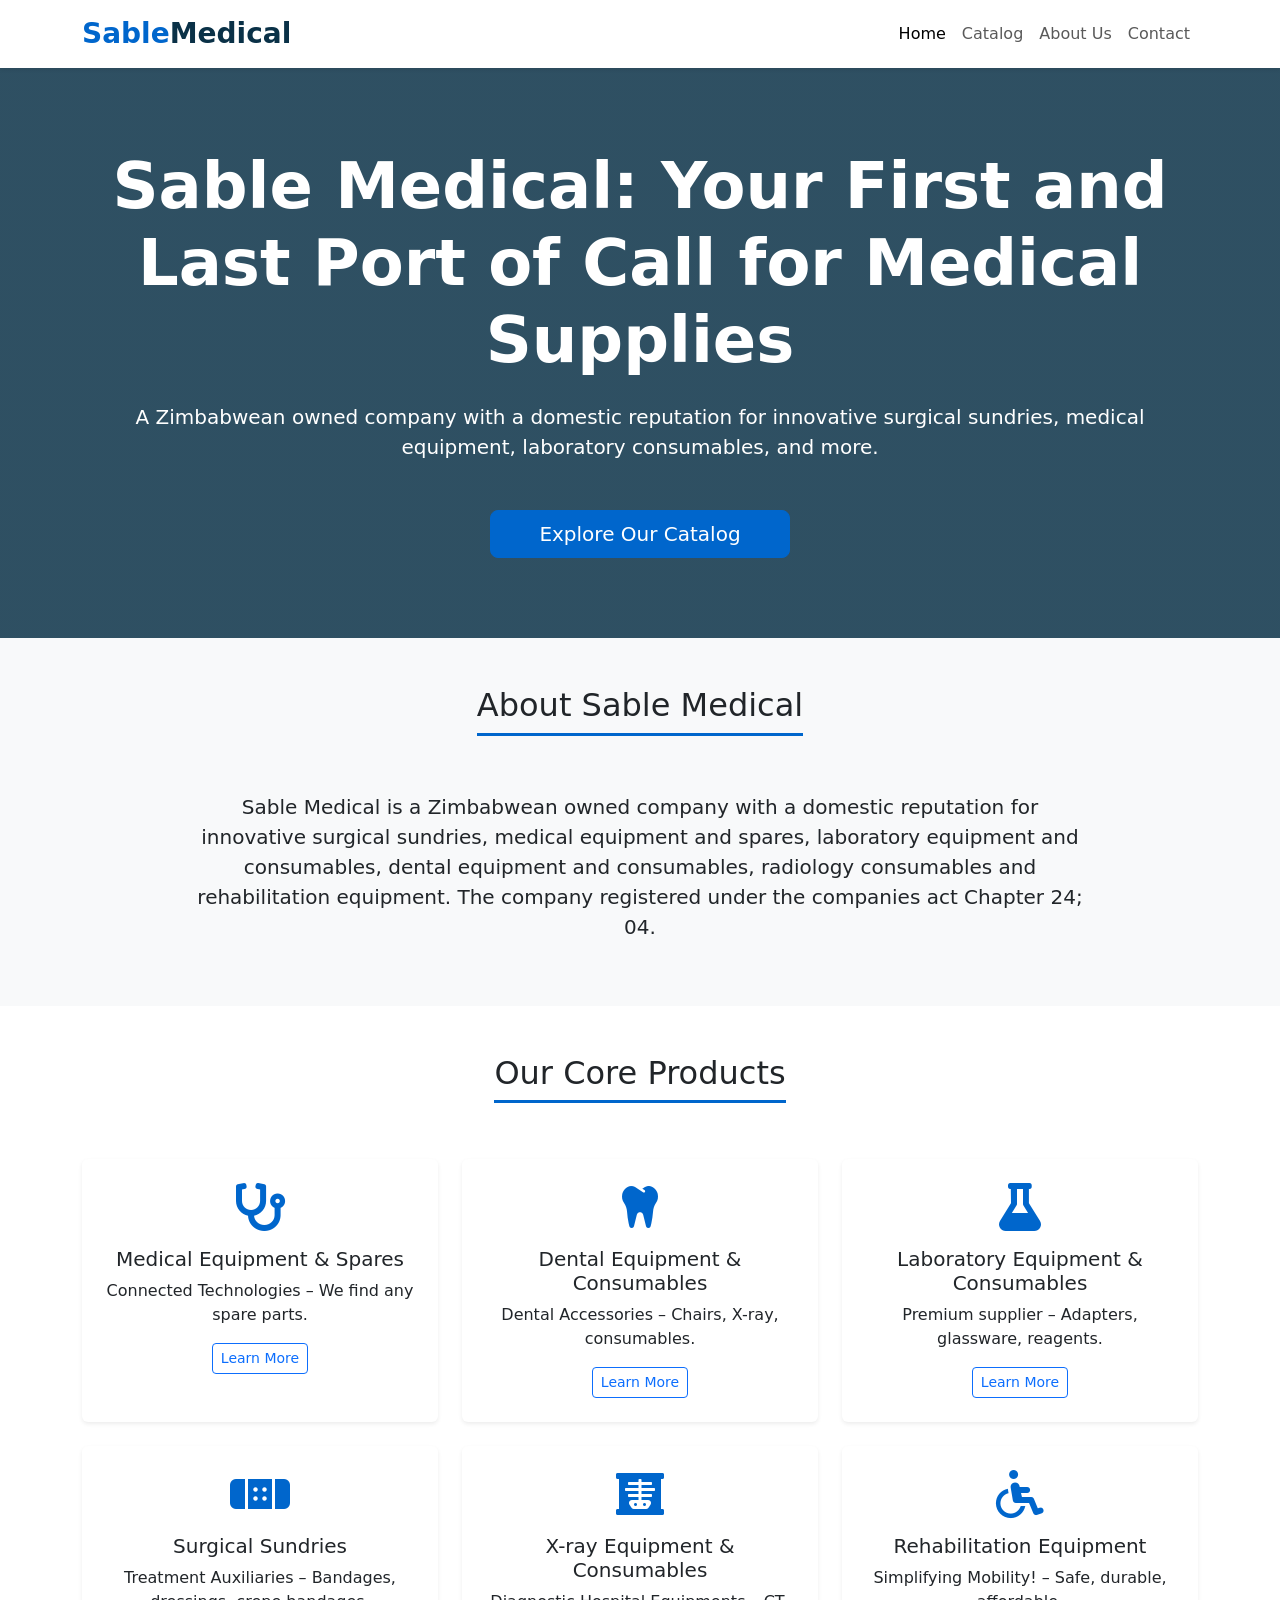
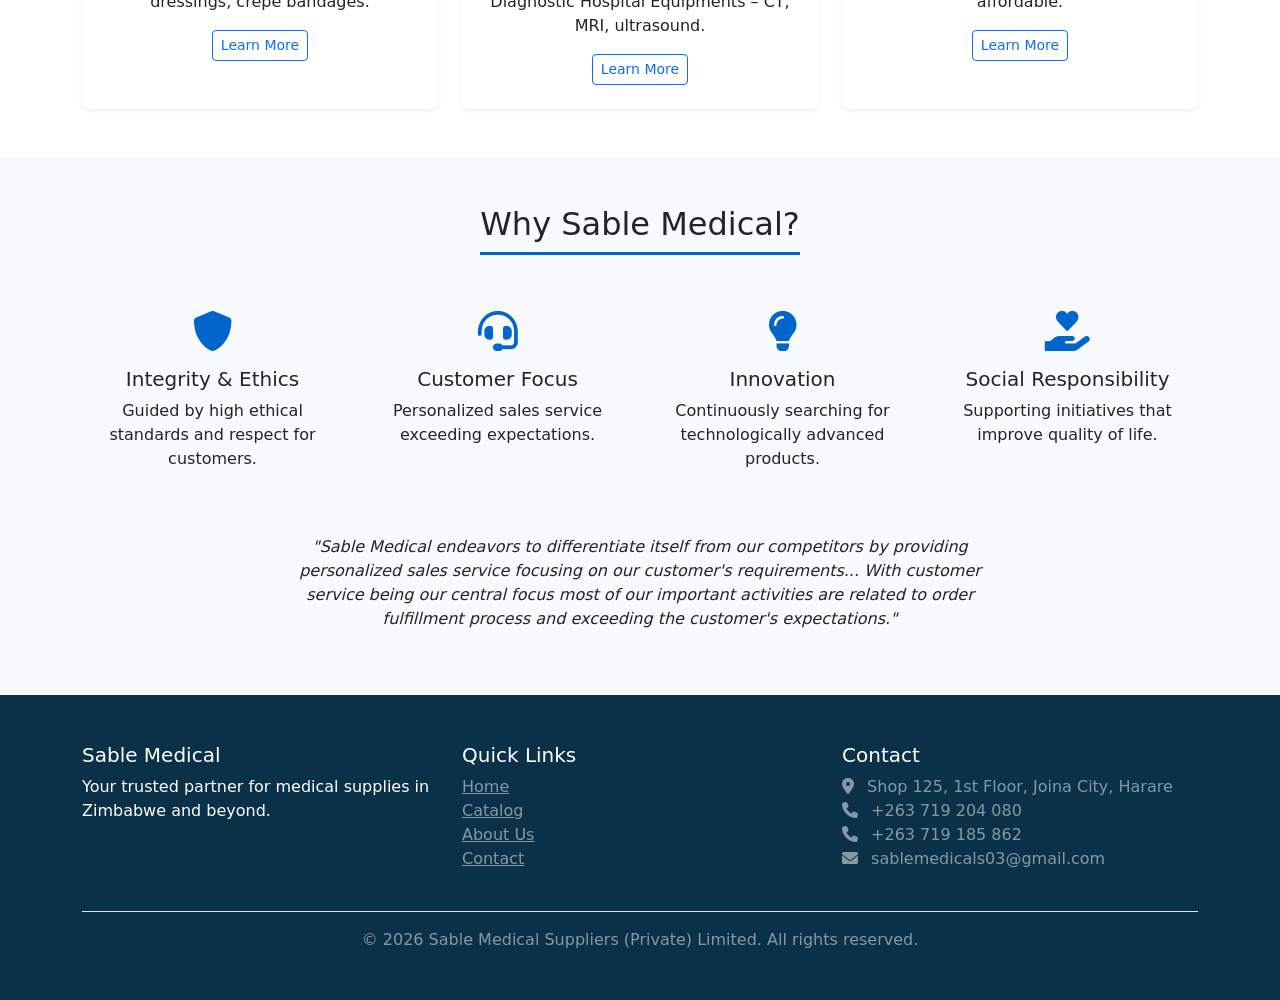
==== index.html @ 9795d72c "Initial Commit" ====
<!DOCTYPE html>
<html lang="en">
<head>
    <meta charset="UTF-8">
    <meta name="viewport" content="width=device-width, initial-scale=1.0">
    <title>Sable Medical | Home</title>
    <!-- Bootstrap 5 CSS -->
    <link href="https://cdn.jsdelivr.net/npm/bootstrap@5.3.2/dist/css/bootstrap.min.css" rel="stylesheet">
    <!-- Font Awesome -->
    <link rel="stylesheet" href="https://cdnjs.cloudflare.com/ajax/libs/font-awesome/6.0.0-beta3/css/all.min.css">
    <!-- Custom CSS -->
    <link rel="stylesheet" href="css/custom.css">
</head>
<body>
    <!-- Navigation -->
    <nav class="navbar navbar-expand-lg bg-white shadow-sm sticky-top">
        <div class="container">
            <a class="navbar-brand fw-bold fs-3" href="index.html">
                <span class="text-primary">Sable</span><span class="text-secondary">Medical</span>
            </a>
            <button class="navbar-toggler" type="button" data-bs-toggle="collapse" data-bs-target="#navbarNav">
                <span class="navbar-toggler-icon"></span>
            </button>
            <div class="collapse navbar-collapse" id="navbarNav">
                <ul class="navbar-nav ms-auto">
                    <li class="nav-item"><a class="nav-link active" href="index.html">Home</a></li>
                    <li class="nav-item"><a class="nav-link" href="catalog.html">Catalog</a></li>
                    <li class="nav-item"><a class="nav-link" href="about.html">About Us</a></li>
                    <li class="nav-item"><a class="nav-link" href="contact.html">Contact</a></li>
                </ul>
            </div>
        </div>
    </nav>

    <!-- Hero Section -->
    <section class="hero">
        <div class="container text-center">
            <h1 class="display-3 fw-bold mb-4">Sable Medical: Your First and Last Port of Call for Medical Supplies</h1>
            <p class="lead mb-5">A Zimbabwean owned company with a domestic reputation for innovative surgical sundries, medical equipment, laboratory consumables, and more.</p>
            <a href="catalog.html" class="btn btn-primary btn-lg px-5">Explore Our Catalog</a>
        </div>
    </section>

    <!-- Company Snapshot -->
    <section class="py-5 bg-light">
        <div class="container">
            <div class="section-title">
                <h2>About Sable Medical</h2>
            </div>
            <p class="lead text-center mx-auto" style="max-width: 900px;">Sable Medical is a Zimbabwean owned company with a domestic reputation for innovative surgical sundries, medical equipment and spares, laboratory equipment and consumables, dental equipment and consumables, radiology consumables and rehabilitation equipment. The company registered under the companies act Chapter 24; 04.</p>
        </div>
    </section>

    <!-- Core Product Categories -->
    <section class="py-5">
        <div class="container">
            <div class="section-title">
                <h2>Our Core Products</h2>
            </div>
            <div class="row g-4">
                <div class="col-md-6 col-lg-4">
                    <div class="card h-100 shadow-sm">
                        <div class="card-body text-center p-4">
                            <i class="fas fa-stethoscope fa-3x text-primary mb-3"></i>
                            <h5 class="card-title">Medical Equipment & Spares</h5>
                            <p class="card-text">Connected Technologies – We find any spare parts.</p>
                            <a href="catalog.html#medical" class="btn btn-outline-primary btn-sm">Learn More</a>
                        </div>
                    </div>
                </div>
                <div class="col-md-6 col-lg-4">
                    <div class="card h-100 shadow-sm">
                        <div class="card-body text-center p-4">
                            <i class="fas fa-tooth fa-3x text-primary mb-3"></i>
                            <h5 class="card-title">Dental Equipment & Consumables</h5>
                            <p class="card-text">Dental Accessories – Chairs, X-ray, consumables.</p>
                            <a href="catalog.html#dental" class="btn btn-outline-primary btn-sm">Learn More</a>
                        </div>
                    </div>
                </div>
                <div class="col-md-6 col-lg-4">
                    <div class="card h-100 shadow-sm">
                        <div class="card-body text-center p-4">
                            <i class="fas fa-flask fa-3x text-primary mb-3"></i>
                            <h5 class="card-title">Laboratory Equipment & Consumables</h5>
                            <p class="card-text">Premium supplier – Adapters, glassware, reagents.</p>
                            <a href="catalog.html#lab" class="btn btn-outline-primary btn-sm">Learn More</a>
                        </div>
                    </div>
                </div>
                <div class="col-md-6 col-lg-4">
                    <div class="card h-100 shadow-sm">
                        <div class="card-body text-center p-4">
                            <i class="fas fa-band-aid fa-3x text-primary mb-3"></i>
                            <h5 class="card-title">Surgical Sundries</h5>
                            <p class="card-text">Treatment Auxiliaries – Bandages, dressings, crepe bandages.</p>
                            <a href="catalog.html#surgical" class="btn btn-outline-primary btn-sm">Learn More</a>
                        </div>
                    </div>
                </div>
                <div class="col-md-6 col-lg-4">
                    <div class="card h-100 shadow-sm">
                        <div class="card-body text-center p-4">
                            <i class="fas fa-x-ray fa-3x text-primary mb-3"></i>
                            <h5 class="card-title">X-ray Equipment & Consumables</h5>
                            <p class="card-text">Diagnostic Hospital Equipments – CT, MRI, ultrasound.</p>
                            <a href="catalog.html#xray" class="btn btn-outline-primary btn-sm">Learn More</a>
                        </div>
                    </div>
                </div>
                <div class="col-md-6 col-lg-4">
                    <div class="card h-100 shadow-sm">
                        <div class="card-body text-center p-4">
                            <i class="fas fa-wheelchair fa-3x text-primary mb-3"></i>
                            <h5 class="card-title">Rehabilitation Equipment</h5>
                            <p class="card-text">Simplifying Mobility! – Safe, durable, affordable.</p>
                            <a href="catalog.html#rehab" class="btn btn-outline-primary btn-sm">Learn More</a>
                        </div>
                    </div>
                </div>
            </div>
        </div>
    </section>

    <!-- Why Sable Medical -->
    <section class="py-5 bg-light">
        <div class="container">
            <div class="section-title">
                <h2>Why Sable Medical?</h2>
            </div>
            <div class="row g-4 text-center">
                <div class="col-md-3">
                    <i class="fas fa-shield-alt value-icon mb-3"></i>
                    <h5>Integrity & Ethics</h5>
                    <p>Guided by high ethical standards and respect for customers.</p>
                </div>
                <div class="col-md-3">
                    <i class="fas fa-headset value-icon mb-3"></i>
                    <h5>Customer Focus</h5>
                    <p>Personalized sales service exceeding expectations.</p>
                </div>
                <div class="col-md-3">
                    <i class="fas fa-lightbulb value-icon mb-3"></i>
                    <h5>Innovation</h5>
                    <p>Continuously searching for technologically advanced products.</p>
                </div>
                <div class="col-md-3">
                    <i class="fas fa-hand-holding-heart value-icon mb-3"></i>
                    <h5>Social Responsibility</h5>
                    <p>Supporting initiatives that improve quality of life.</p>
                </div>
            </div>
            <div class="row mt-5">
                <div class="col-lg-8 mx-auto text-center">
                    <p class="fst-italic">"Sable Medical endeavors to differentiate itself from our competitors by providing personalized sales service focusing on our customer's requirements... With customer service being our central focus most of our important activities are related to order fulfillment process and exceeding the customer's expectations."</p>
                </div>
            </div>
        </div>
    </section>

    <!-- Footer -->
    <footer class="bg-secondary text-white py-5">
        <div class="container">
            <div class="row g-4">
                <div class="col-md-4">
                    <h5>Sable Medical</h5>
                    <p>Your trusted partner for medical supplies in Zimbabwe and beyond.</p>
                </div>
                <div class="col-md-4">
                    <h5>Quick Links</h5>
                    <ul class="list-unstyled">
                        <li><a href="index.html" class="text-white-50">Home</a></li>
                        <li><a href="catalog.html" class="text-white-50">Catalog</a></li>
                        <li><a href="about.html" class="text-white-50">About Us</a></li>
                        <li><a href="contact.html" class="text-white-50">Contact</a></li>
                    </ul>
                </div>
                <div class="col-md-4">
                    <h5>Contact</h5>
                    <ul class="list-unstyled text-white-50">
                        <li><i class="fas fa-map-marker-alt me-2"></i> Shop 125, 1st Floor, Joina City, Harare</li>
                        <li><i class="fas fa-phone me-2"></i> +263 719 204 080</li>
                        <li><i class="fas fa-phone me-2"></i> +263 719 185 862</li>
                        <li><i class="fas fa-envelope me-2"></i> sablemedicals03@gmail.com</li>
                    </ul>
                </div>
            </div>
            <div class="text-center text-white-50 mt-4 pt-3 border-top border-white-50">
                &copy; 2026 Sable Medical Suppliers (Private) Limited. All rights reserved.
            </div>
        </div>
    </footer>

    <!-- Bootstrap JS -->
    <script src="https://cdn.jsdelivr.net/npm/bootstrap@5.3.2/dist/js/bootstrap.bundle.min.js"></script>
    <!-- Custom JS -->
    <script src="js/script.js"></script>
</body>
</html>
---- css/custom.css ----
/* Custom overrides for Sable Medical brand */

:root {
    --primary: #0066cc;
    --secondary: #0a3147;
    --light-bg: #f8fafc;
}

.bg-primary {
    background-color: var(--primary) !important;
}
.bg-secondary {
    background-color: var(--secondary) !important;
}
.btn-primary {
    background-color: var(--primary);
    border-color: var(--primary);
}
.btn-primary:hover {
    background-color: #004999;
    border-color: #004999;
}
.text-primary {
    color: var(--primary) !important;
}
.text-secondary {
    color: var(--secondary) !important;
}
.border-primary {
    border-color: var(--primary) !important;
}

.hero {
    background: linear-gradient(rgba(10,49,71,0.85), rgba(10,49,71,0.85)), url('https://images.unsplash.com/photo-1579684385127-1ef15d508118?ixlib=rb-1.2.1&auto=format&fit=crop&w=1920&q=80') center/cover no-repeat;
    color: white;
    padding: 5rem 0;
}

.section-title {
    text-align: center;
    margin-bottom: 3rem;
}
.section-title h2 {
    display: inline-block;
    border-bottom: 3px solid var(--primary);
    padding-bottom: 0.5rem;
}

.card {
    border: none;
    transition: transform 0.3s, box-shadow 0.3s;
}
.card:hover {
    transform: translateY(-5px);
    box-shadow: 0 10px 30px rgba(0,0,0,0.1) !important;
}

.value-icon {
    font-size: 2.5rem;
    color: var(--primary);
}

.lab-list {
    display: flex;
    flex-wrap: wrap;
    gap: 10px;
    list-style: none;
    padding: 0;
}
.lab-list li {
    background: white;
    padding: 0.3rem 1rem;
    border-radius: 30px;
    border: 1px solid #dee2e6;
    font-size: 0.9rem;
}

.footer a {
    color: rgba(255,255,255,0.8);
    text-decoration: none;
}
.footer a:hover {
    color: white;
}
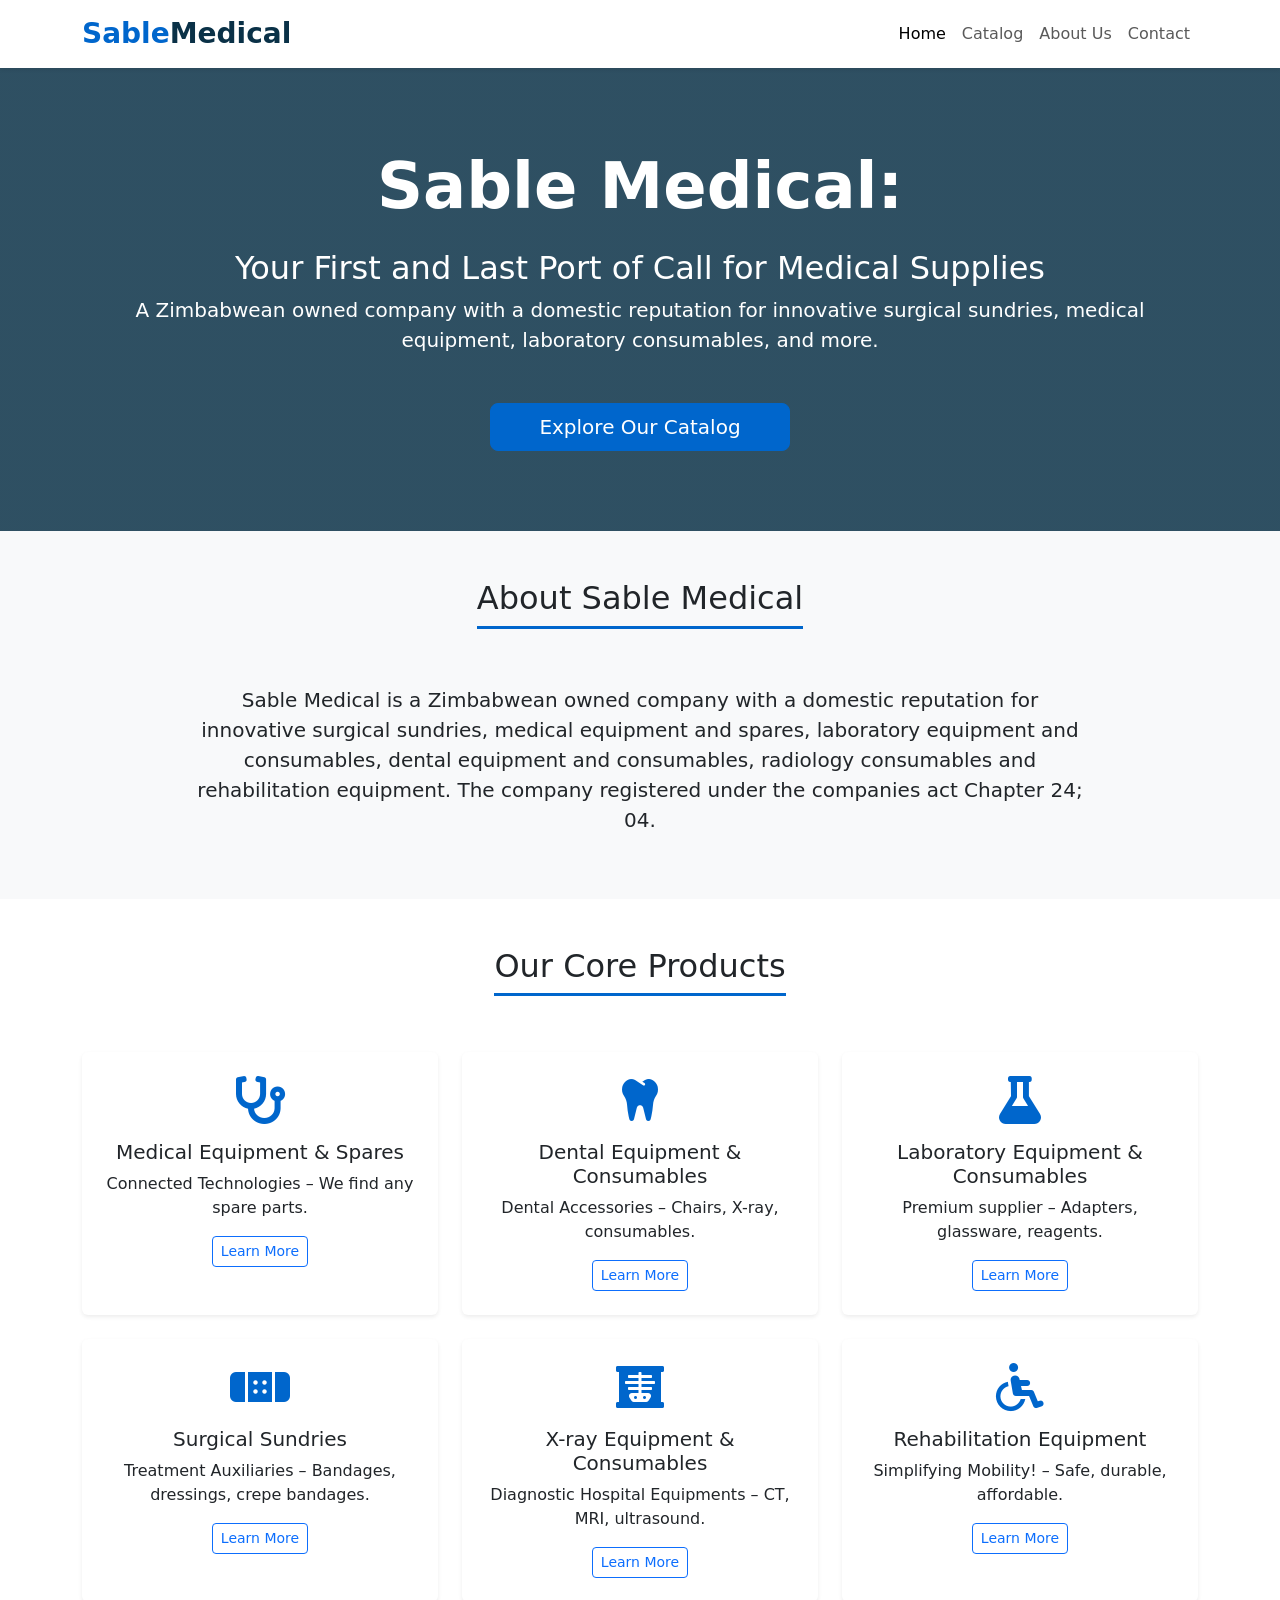
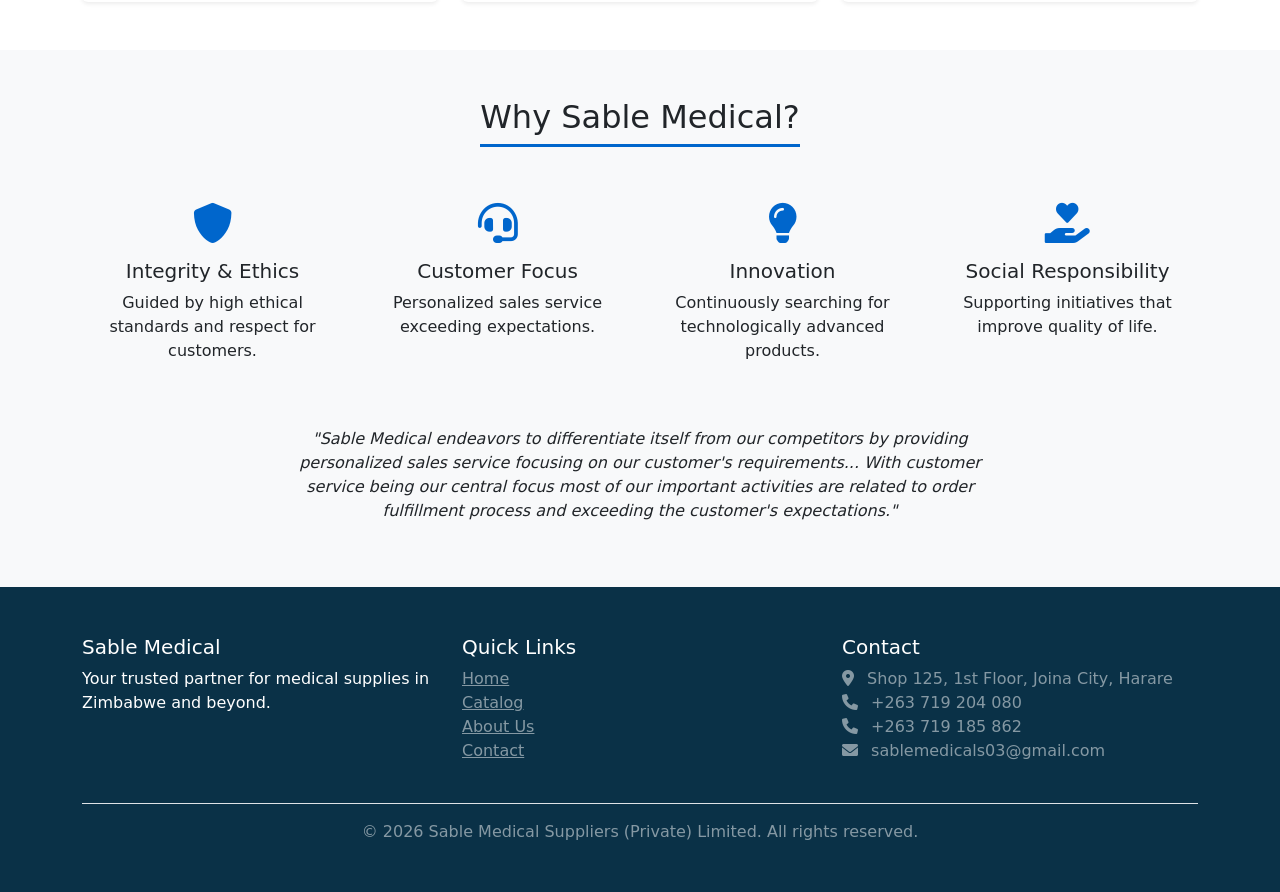
==== commit df9e57bb: "fixed elements" ====
--- a/index.html
+++ b/index.html
@@ -18,7 +18,7 @@
             <a class="navbar-brand fw-bold fs-3" href="index.html">
                 <span class="text-primary">Sable</span><span class="text-secondary">Medical</span>
             </a>
-            <button class="navbar-toggler" type="button" data-bs-toggle="collapse" data-bs-target="#navbarNav">
+            <button title="navber-toggler" class="navbar-toggler" type="button" data-bs-toggle="collapse" data-bs-target="#navbarNav">
                 <span class="navbar-toggler-icon"></span>
             </button>
             <div class="collapse navbar-collapse" id="navbarNav">
@@ -35,7 +35,8 @@
     <!-- Hero Section -->
     <section class="hero">
         <div class="container text-center">
-            <h1 class="display-3 fw-bold mb-4">Sable Medical: Your First and Last Port of Call for Medical Supplies</h1>
+            <h1 class="display-3 fw-bold mb-4">Sable Medical: </h1> 
+            <h2>Your First and Last Port of Call for Medical Supplies</h2>
             <p class="lead mb-5">A Zimbabwean owned company with a domestic reputation for innovative surgical sundries, medical equipment, laboratory consumables, and more.</p>
             <a href="catalog.html" class="btn btn-primary btn-lg px-5">Explore Our Catalog</a>
         </div>
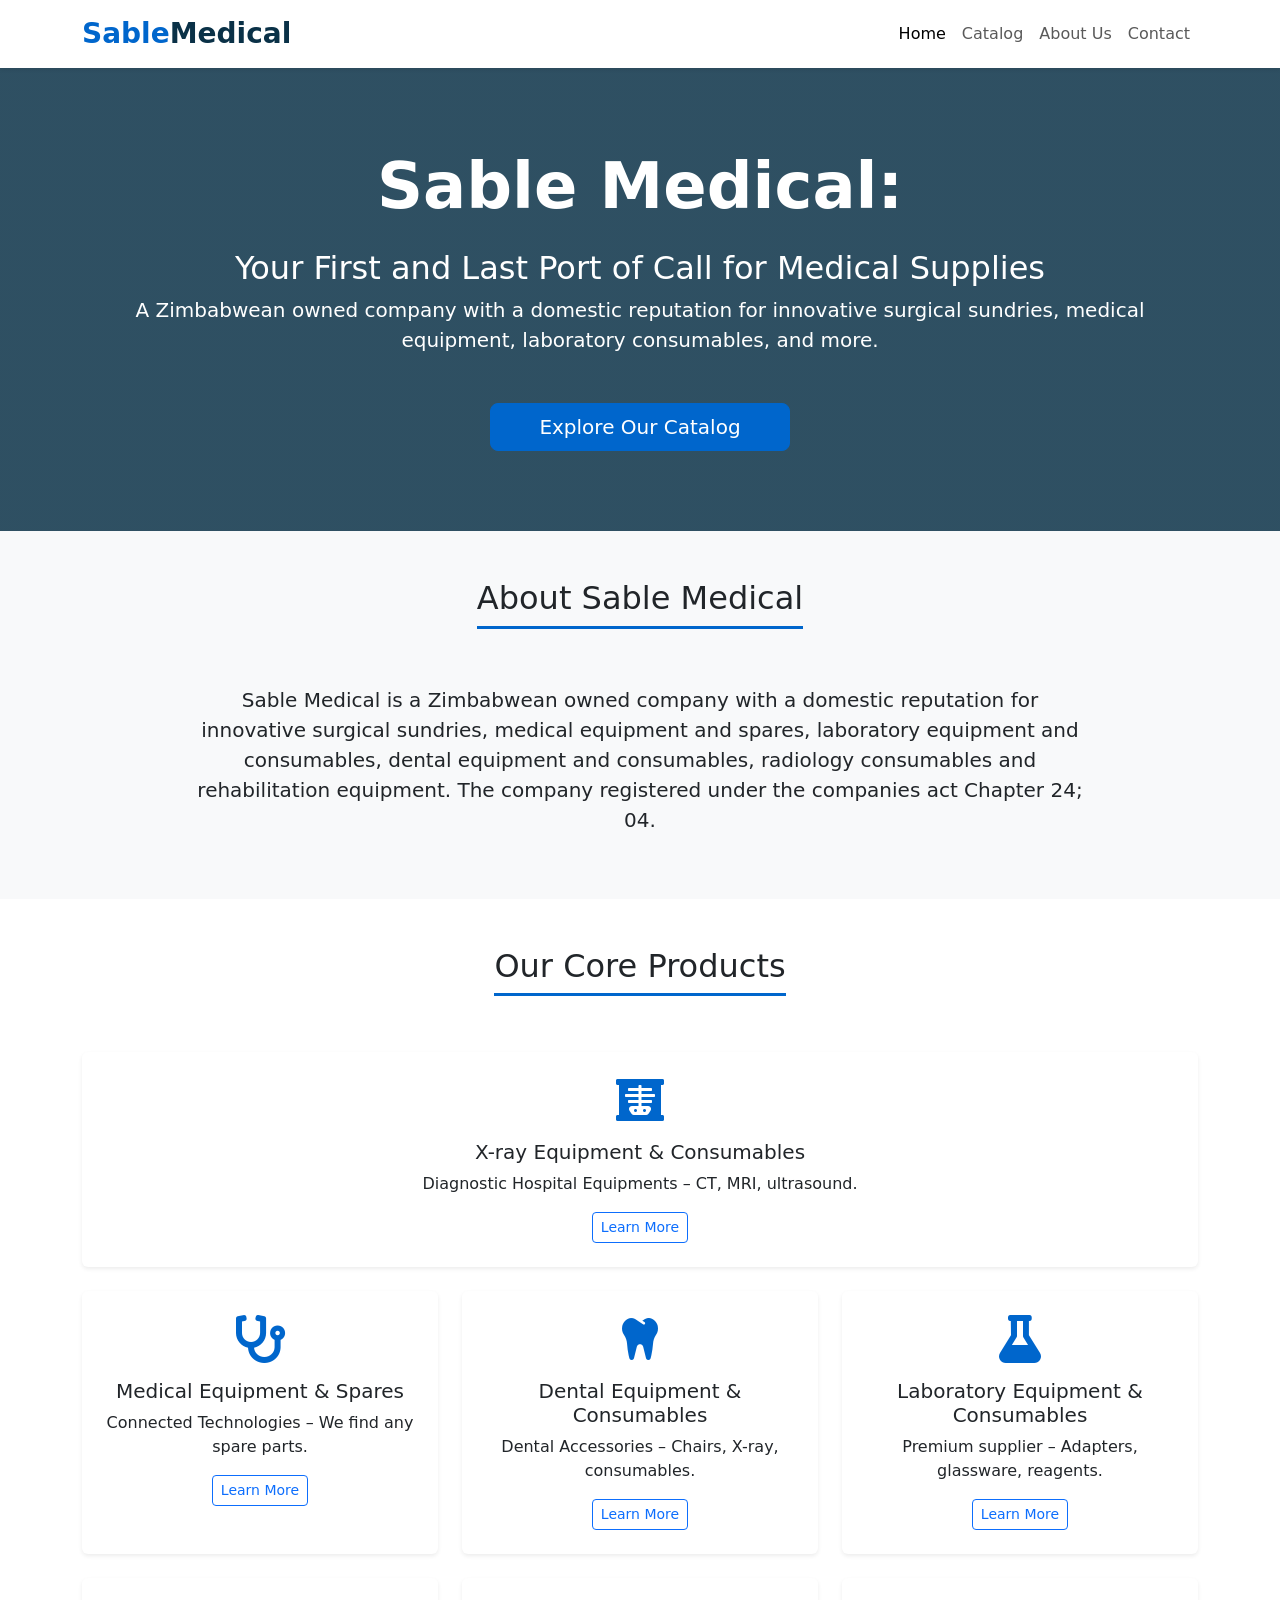
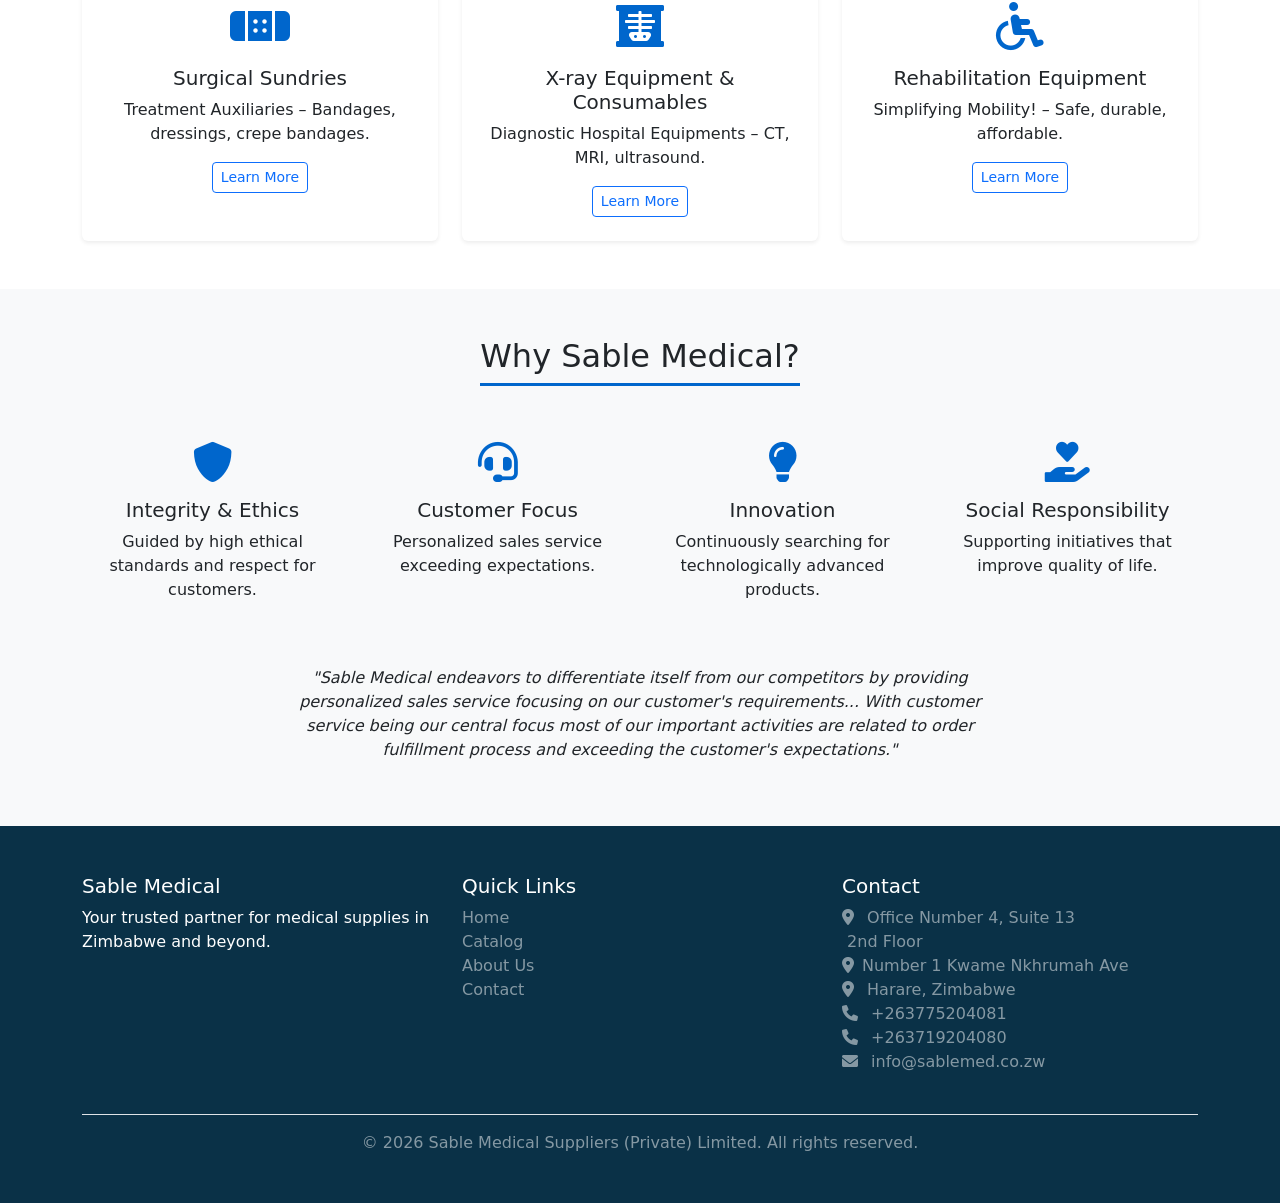
==== commit fecc3088: "changed new contactc info and added form actions (php)" ====
--- a/index.html
+++ b/index.html
@@ -1,200 +1,316 @@
-<!DOCTYPE html>
+<!doctype html>
 <html lang="en">
-<head>
-    <meta charset="UTF-8">
-    <meta name="viewport" content="width=device-width, initial-scale=1.0">
+  <head>
+    <meta charset="UTF-8" />
+    <meta name="viewport" content="width=device-width, initial-scale=1.0" />
     <title>Sable Medical | Home</title>
     <!-- Bootstrap 5 CSS -->
-    <link href="https://cdn.jsdelivr.net/npm/bootstrap@5.3.2/dist/css/bootstrap.min.css" rel="stylesheet">
+    <link
+      href="https://cdn.jsdelivr.net/npm/bootstrap@5.3.2/dist/css/bootstrap.min.css"
+      rel="stylesheet"
+    />
     <!-- Font Awesome -->
-    <link rel="stylesheet" href="https://cdnjs.cloudflare.com/ajax/libs/font-awesome/6.0.0-beta3/css/all.min.css">
+    <link
+      rel="stylesheet"
+      href="https://cdnjs.cloudflare.com/ajax/libs/font-awesome/6.0.0-beta3/css/all.min.css"
+    />
     <!-- Custom CSS -->
-    <link rel="stylesheet" href="css/custom.css">
-</head>
-<body>
+    <link rel="stylesheet" href="css/custom.css" />
+  </head>
+  <body>
     <!-- Navigation -->
     <nav class="navbar navbar-expand-lg bg-white shadow-sm sticky-top">
-        <div class="container">
-            <a class="navbar-brand fw-bold fs-3" href="index.html">
-                <span class="text-primary">Sable</span><span class="text-secondary">Medical</span>
-            </a>
-            <button title="navber-toggler" class="navbar-toggler" type="button" data-bs-toggle="collapse" data-bs-target="#navbarNav">
-                <span class="navbar-toggler-icon"></span>
-            </button>
-            <div class="collapse navbar-collapse" id="navbarNav">
-                <ul class="navbar-nav ms-auto">
-                    <li class="nav-item"><a class="nav-link active" href="index.html">Home</a></li>
-                    <li class="nav-item"><a class="nav-link" href="catalog.html">Catalog</a></li>
-                    <li class="nav-item"><a class="nav-link" href="about.html">About Us</a></li>
-                    <li class="nav-item"><a class="nav-link" href="contact.html">Contact</a></li>
-                </ul>
-            </div>
-        </div>
+      <div class="container">
+        <a class="navbar-brand fw-bold fs-3" href="index.html">
+          <span class="text-primary">Sable</span
+          ><span class="text-secondary">Medical</span>
+        </a>
+        <button
+          title="navber-toggler"
+          class="navbar-toggler"
+          type="button"
+          data-bs-toggle="collapse"
+          data-bs-target="#navbarNav"
+        >
+          <span class="navbar-toggler-icon"></span>
+        </button>
+        <div class="collapse navbar-collapse" id="navbarNav">
+          <ul class="navbar-nav ms-auto">
+            <li class="nav-item">
+              <a class="nav-link active" href="index.html">Home</a>
+            </li>
+            <li class="nav-item">
+              <a class="nav-link" href="catalog.html">Catalog</a>
+            </li>
+            <li class="nav-item">
+              <a class="nav-link" href="about.html">About Us</a>
+            </li>
+            <li class="nav-item">
+              <a class="nav-link" href="contact.html">Contact</a>
+            </li>
+          </ul>
+        </div>
+      </div>
     </nav>
 
     <!-- Hero Section -->
     <section class="hero">
-        <div class="container text-center">
-            <h1 class="display-3 fw-bold mb-4">Sable Medical: </h1> 
-            <h2>Your First and Last Port of Call for Medical Supplies</h2>
-            <p class="lead mb-5">A Zimbabwean owned company with a domestic reputation for innovative surgical sundries, medical equipment, laboratory consumables, and more.</p>
-            <a href="catalog.html" class="btn btn-primary btn-lg px-5">Explore Our Catalog</a>
-        </div>
+      <div class="container text-center">
+        <h1 class="display-3 fw-bold mb-4">Sable Medical:</h1>
+        <h2>Your First and Last Port of Call for Medical Supplies</h2>
+        <p class="lead mb-5">
+          A Zimbabwean owned company with a domestic reputation for innovative
+          surgical sundries, medical equipment, laboratory consumables, and
+          more.
+        </p>
+        <a href="catalog.html" class="btn btn-primary btn-lg px-5"
+          >Explore Our Catalog</a
+        >
+      </div>
     </section>
 
     <!-- Company Snapshot -->
     <section class="py-5 bg-light">
-        <div class="container">
-            <div class="section-title">
-                <h2>About Sable Medical</h2>
-            </div>
-            <p class="lead text-center mx-auto" style="max-width: 900px;">Sable Medical is a Zimbabwean owned company with a domestic reputation for innovative surgical sundries, medical equipment and spares, laboratory equipment and consumables, dental equipment and consumables, radiology consumables and rehabilitation equipment. The company registered under the companies act Chapter 24; 04.</p>
-        </div>
+      <div class="container">
+        <div class="section-title">
+          <h2>About Sable Medical</h2>
+        </div>
+        <p class="lead text-center mx-auto" style="max-width: 900px">
+          Sable Medical is a Zimbabwean owned company with a domestic reputation
+          for innovative surgical sundries, medical equipment and spares,
+          laboratory equipment and consumables, dental equipment and
+          consumables, radiology consumables and rehabilitation equipment. The
+          company registered under the companies act Chapter 24; 04.
+        </p>
+      </div>
     </section>
 
     <!-- Core Product Categories -->
     <section class="py-5">
-        <div class="container">
-            <div class="section-title">
-                <h2>Our Core Products</h2>
-            </div>
-            <div class="row g-4">
-                <div class="col-md-6 col-lg-4">
-                    <div class="card h-100 shadow-sm">
-                        <div class="card-body text-center p-4">
-                            <i class="fas fa-stethoscope fa-3x text-primary mb-3"></i>
-                            <h5 class="card-title">Medical Equipment & Spares</h5>
-                            <p class="card-text">Connected Technologies – We find any spare parts.</p>
-                            <a href="catalog.html#medical" class="btn btn-outline-primary btn-sm">Learn More</a>
-                        </div>
-                    </div>
-                </div>
-                <div class="col-md-6 col-lg-4">
-                    <div class="card h-100 shadow-sm">
-                        <div class="card-body text-center p-4">
-                            <i class="fas fa-tooth fa-3x text-primary mb-3"></i>
-                            <h5 class="card-title">Dental Equipment & Consumables</h5>
-                            <p class="card-text">Dental Accessories – Chairs, X-ray, consumables.</p>
-                            <a href="catalog.html#dental" class="btn btn-outline-primary btn-sm">Learn More</a>
-                        </div>
-                    </div>
-                </div>
-                <div class="col-md-6 col-lg-4">
-                    <div class="card h-100 shadow-sm">
-                        <div class="card-body text-center p-4">
-                            <i class="fas fa-flask fa-3x text-primary mb-3"></i>
-                            <h5 class="card-title">Laboratory Equipment & Consumables</h5>
-                            <p class="card-text">Premium supplier – Adapters, glassware, reagents.</p>
-                            <a href="catalog.html#lab" class="btn btn-outline-primary btn-sm">Learn More</a>
-                        </div>
-                    </div>
-                </div>
-                <div class="col-md-6 col-lg-4">
-                    <div class="card h-100 shadow-sm">
-                        <div class="card-body text-center p-4">
-                            <i class="fas fa-band-aid fa-3x text-primary mb-3"></i>
-                            <h5 class="card-title">Surgical Sundries</h5>
-                            <p class="card-text">Treatment Auxiliaries – Bandages, dressings, crepe bandages.</p>
-                            <a href="catalog.html#surgical" class="btn btn-outline-primary btn-sm">Learn More</a>
-                        </div>
-                    </div>
-                </div>
-                <div class="col-md-6 col-lg-4">
-                    <div class="card h-100 shadow-sm">
-                        <div class="card-body text-center p-4">
-                            <i class="fas fa-x-ray fa-3x text-primary mb-3"></i>
-                            <h5 class="card-title">X-ray Equipment & Consumables</h5>
-                            <p class="card-text">Diagnostic Hospital Equipments – CT, MRI, ultrasound.</p>
-                            <a href="catalog.html#xray" class="btn btn-outline-primary btn-sm">Learn More</a>
-                        </div>
-                    </div>
-                </div>
-                <div class="col-md-6 col-lg-4">
-                    <div class="card h-100 shadow-sm">
-                        <div class="card-body text-center p-4">
-                            <i class="fas fa-wheelchair fa-3x text-primary mb-3"></i>
-                            <h5 class="card-title">Rehabilitation Equipment</h5>
-                            <p class="card-text">Simplifying Mobility! – Safe, durable, affordable.</p>
-                            <a href="catalog.html#rehab" class="btn btn-outline-primary btn-sm">Learn More</a>
-                        </div>
-                    </div>
-                </div>
-            </div>
-        </div>
+      <div class="container">
+        <div class="section-title">
+          <h2>Our Core Products</h2>
+        </div>
+        <div class="row g-4">
+          <div class="col-md-6 col-lg-12">
+            <div class="card h-100 shadow-sm">
+              <div class="card-body text-center p-4">
+                <i class="fas fa-x-ray fa-3x text-primary mb-3"></i>
+                <h5 class="card-title">X-ray Equipment & Consumables</h5>
+                <p class="card-text">
+                  Diagnostic Hospital Equipments – CT, MRI, ultrasound.
+                </p>
+                <a
+                  href="catalog.html#xray"
+                  class="btn btn-outline-primary btn-sm"
+                  >Learn More</a
+                >
+              </div>
+            </div>
+          </div>
+          <div class="col-md-6 col-lg-4">
+            <div class="card h-100 shadow-sm">
+              <div class="card-body text-center p-4">
+                <i class="fas fa-stethoscope fa-3x text-primary mb-3"></i>
+                <h5 class="card-title">Medical Equipment & Spares</h5>
+                <p class="card-text">
+                  Connected Technologies – We find any spare parts.
+                </p>
+                <a
+                  href="catalog.html#medical"
+                  class="btn btn-outline-primary btn-sm"
+                  >Learn More</a
+                >
+              </div>
+            </div>
+          </div>
+          <div class="col-md-6 col-lg-4">
+            <div class="card h-100 shadow-sm">
+              <div class="card-body text-center p-4">
+                <i class="fas fa-tooth fa-3x text-primary mb-3"></i>
+                <h5 class="card-title">Dental Equipment & Consumables</h5>
+                <p class="card-text">
+                  Dental Accessories – Chairs, X-ray, consumables.
+                </p>
+                <a
+                  href="catalog.html#dental"
+                  class="btn btn-outline-primary btn-sm"
+                  >Learn More</a
+                >
+              </div>
+            </div>
+          </div>
+          <div class="col-md-6 col-lg-4">
+            <div class="card h-100 shadow-sm">
+              <div class="card-body text-center p-4">
+                <i class="fas fa-flask fa-3x text-primary mb-3"></i>
+                <h5 class="card-title">Laboratory Equipment & Consumables</h5>
+                <p class="card-text">
+                  Premium supplier – Adapters, glassware, reagents.
+                </p>
+                <a
+                  href="catalog.html#lab"
+                  class="btn btn-outline-primary btn-sm"
+                  >Learn More</a
+                >
+              </div>
+            </div>
+          </div>
+          <div class="col-md-6 col-lg-4">
+            <div class="card h-100 shadow-sm">
+              <div class="card-body text-center p-4">
+                <i class="fas fa-band-aid fa-3x text-primary mb-3"></i>
+                <h5 class="card-title">Surgical Sundries</h5>
+                <p class="card-text">
+                  Treatment Auxiliaries – Bandages, dressings, crepe bandages.
+                </p>
+                <a
+                  href="catalog.html#surgical"
+                  class="btn btn-outline-primary btn-sm"
+                  >Learn More</a
+                >
+              </div>
+            </div>
+          </div>
+          <div class="col-md-6 col-lg-4">
+            <div class="card h-100 shadow-sm">
+              <div class="card-body text-center p-4">
+                <i class="fas fa-x-ray fa-3x text-primary mb-3"></i>
+                <h5 class="card-title">X-ray Equipment & Consumables</h5>
+                <p class="card-text">
+                  Diagnostic Hospital Equipments – CT, MRI, ultrasound.
+                </p>
+                <a
+                  href="catalog.html#xray"
+                  class="btn btn-outline-primary btn-sm"
+                  >Learn More</a
+                >
+              </div>
+            </div>
+          </div>
+          <div class="col-md-6 col-lg-4">
+            <div class="card h-100 shadow-sm">
+              <div class="card-body text-center p-4">
+                <i class="fas fa-wheelchair fa-3x text-primary mb-3"></i>
+                <h5 class="card-title">Rehabilitation Equipment</h5>
+                <p class="card-text">
+                  Simplifying Mobility! – Safe, durable, affordable.
+                </p>
+                <a
+                  href="catalog.html#rehab"
+                  class="btn btn-outline-primary btn-sm"
+                  >Learn More</a
+                >
+              </div>
+            </div>
+          </div>
+        </div>
+      </div>
     </section>
 
     <!-- Why Sable Medical -->
     <section class="py-5 bg-light">
-        <div class="container">
-            <div class="section-title">
-                <h2>Why Sable Medical?</h2>
-            </div>
-            <div class="row g-4 text-center">
-                <div class="col-md-3">
-                    <i class="fas fa-shield-alt value-icon mb-3"></i>
-                    <h5>Integrity & Ethics</h5>
-                    <p>Guided by high ethical standards and respect for customers.</p>
-                </div>
-                <div class="col-md-3">
-                    <i class="fas fa-headset value-icon mb-3"></i>
-                    <h5>Customer Focus</h5>
-                    <p>Personalized sales service exceeding expectations.</p>
-                </div>
-                <div class="col-md-3">
-                    <i class="fas fa-lightbulb value-icon mb-3"></i>
-                    <h5>Innovation</h5>
-                    <p>Continuously searching for technologically advanced products.</p>
-                </div>
-                <div class="col-md-3">
-                    <i class="fas fa-hand-holding-heart value-icon mb-3"></i>
-                    <h5>Social Responsibility</h5>
-                    <p>Supporting initiatives that improve quality of life.</p>
-                </div>
-            </div>
-            <div class="row mt-5">
-                <div class="col-lg-8 mx-auto text-center">
-                    <p class="fst-italic">"Sable Medical endeavors to differentiate itself from our competitors by providing personalized sales service focusing on our customer's requirements... With customer service being our central focus most of our important activities are related to order fulfillment process and exceeding the customer's expectations."</p>
-                </div>
-            </div>
-        </div>
+      <div class="container">
+        <div class="section-title">
+          <h2>Why Sable Medical?</h2>
+        </div>
+        <div class="row g-4 text-center">
+          <div class="col-md-3">
+            <i class="fas fa-shield-alt value-icon mb-3"></i>
+            <h5>Integrity & Ethics</h5>
+            <p>Guided by high ethical standards and respect for customers.</p>
+          </div>
+          <div class="col-md-3">
+            <i class="fas fa-headset value-icon mb-3"></i>
+            <h5>Customer Focus</h5>
+            <p>Personalized sales service exceeding expectations.</p>
+          </div>
+          <div class="col-md-3">
+            <i class="fas fa-lightbulb value-icon mb-3"></i>
+            <h5>Innovation</h5>
+            <p>Continuously searching for technologically advanced products.</p>
+          </div>
+          <div class="col-md-3">
+            <i class="fas fa-hand-holding-heart value-icon mb-3"></i>
+            <h5>Social Responsibility</h5>
+            <p>Supporting initiatives that improve quality of life.</p>
+          </div>
+        </div>
+        <div class="row mt-5">
+          <div class="col-lg-8 mx-auto text-center">
+            <p class="fst-italic">
+              "Sable Medical endeavors to differentiate itself from our
+              competitors by providing personalized sales service focusing on
+              our customer's requirements... With customer service being our
+              central focus most of our important activities are related to
+              order fulfillment process and exceeding the customer's
+              expectations."
+            </p>
+          </div>
+        </div>
+      </div>
     </section>
 
     <!-- Footer -->
-    <footer class="bg-secondary text-white py-5">
-        <div class="container">
-            <div class="row g-4">
-                <div class="col-md-4">
-                    <h5>Sable Medical</h5>
-                    <p>Your trusted partner for medical supplies in Zimbabwe and beyond.</p>
-                </div>
-                <div class="col-md-4">
-                    <h5>Quick Links</h5>
-                    <ul class="list-unstyled">
-                        <li><a href="index.html" class="text-white-50">Home</a></li>
-                        <li><a href="catalog.html" class="text-white-50">Catalog</a></li>
-                        <li><a href="about.html" class="text-white-50">About Us</a></li>
-                        <li><a href="contact.html" class="text-white-50">Contact</a></li>
-                    </ul>
-                </div>
-                <div class="col-md-4">
-                    <h5>Contact</h5>
-                    <ul class="list-unstyled text-white-50">
-                        <li><i class="fas fa-map-marker-alt me-2"></i> Shop 125, 1st Floor, Joina City, Harare</li>
-                        <li><i class="fas fa-phone me-2"></i> +263 719 204 080</li>
-                        <li><i class="fas fa-phone me-2"></i> +263 719 185 862</li>
-                        <li><i class="fas fa-envelope me-2"></i> sablemedicals03@gmail.com</li>
-                    </ul>
-                </div>
-            </div>
-            <div class="text-center text-white-50 mt-4 pt-3 border-top border-white-50">
-                &copy; 2026 Sable Medical Suppliers (Private) Limited. All rights reserved.
-            </div>
-        </div>
+    <footer class="footer bg-secondary text-white py-5">
+      <div class="container">
+        <div class="row g-4">
+          <div class="col-md-4">
+            <h5>Sable Medical</h5>
+            <p>
+              Your trusted partner for medical supplies in Zimbabwe and beyond.
+            </p>
+          </div>
+          <div class="col-md-4">
+            <h5>Quick Links</h5>
+            <ul class="list-unstyled">
+              <li><a href="index.html" class="text-white-50">Home</a></li>
+              <li><a href="catalog.html" class="text-white-50">Catalog</a></li>
+              <li><a href="about.html" class="text-white-50">About Us</a></li>
+              <li><a href="contact.html" class="text-white-50">Contact</a></li>
+            </ul>
+          </div>
+          <div class="col-md-4">
+            <h5>Contact</h5>
+            <ul class="list-unstyled text-white-50">
+              <li>
+                <i class="fas fa-map-marker-alt me-2"></i> Office Number 4,
+                Suite 13<br />
+                <i class="fa-solid fa-empty-set"></i> 2nd Floor <br />
+                <i class="fas fa-map-marker-alt me-2"></i>Number 1 Kwame
+                Nkhrumah Ave <br />
+                <i class="fas fa-map-marker-alt me-2"></i> Harare, Zimbabwe
+              </li>
+              <li>
+                <a href="tel:+263775204081" class="text-white-50">
+                  <i class="fas fa-phone me-2"></i> +263775204081</a
+                >
+              </li>
+              <li>
+                <a href="tel:+263719204080" class="text-white-50"
+                  ><i class="fas fa-phone me-2"></i> +263719204080</a
+                >
+              </li>
+              <li>
+                <a href="mailto:info@sablemed.co.zw" class="text-white-50"
+                  ><i class="fas fa-envelope me-2"></i> info@sablemed.co.zw</a
+                >
+              </li>
+            </ul>
+          </div>
+        </div>
+        <div
+          class="text-center text-white-50 mt-4 pt-3 border-top border-white-50"
+        >
+          &copy; 2026 Sable Medical Suppliers (Private) Limited. All rights
+          reserved.
+        </div>
+      </div>
     </footer>
 
     <!-- Bootstrap JS -->
     <script src="https://cdn.jsdelivr.net/npm/bootstrap@5.3.2/dist/js/bootstrap.bundle.min.js"></script>
     <!-- Custom JS -->
     <script src="js/script.js"></script>
-</body>
-</html>+  </body>
+</html>
--- a/css/custom.css
+++ b/css/custom.css
@@ -79,6 +79,16 @@
     color: rgba(255,255,255,0.8);
     text-decoration: none;
 }
+
 .footer a:hover {
     color: white;
+}
+
+/* li a {
+    text-decoration: none;
+} */
+
+.nodecolink{
+    text-decoration: none;
+    color: #000;
 }
